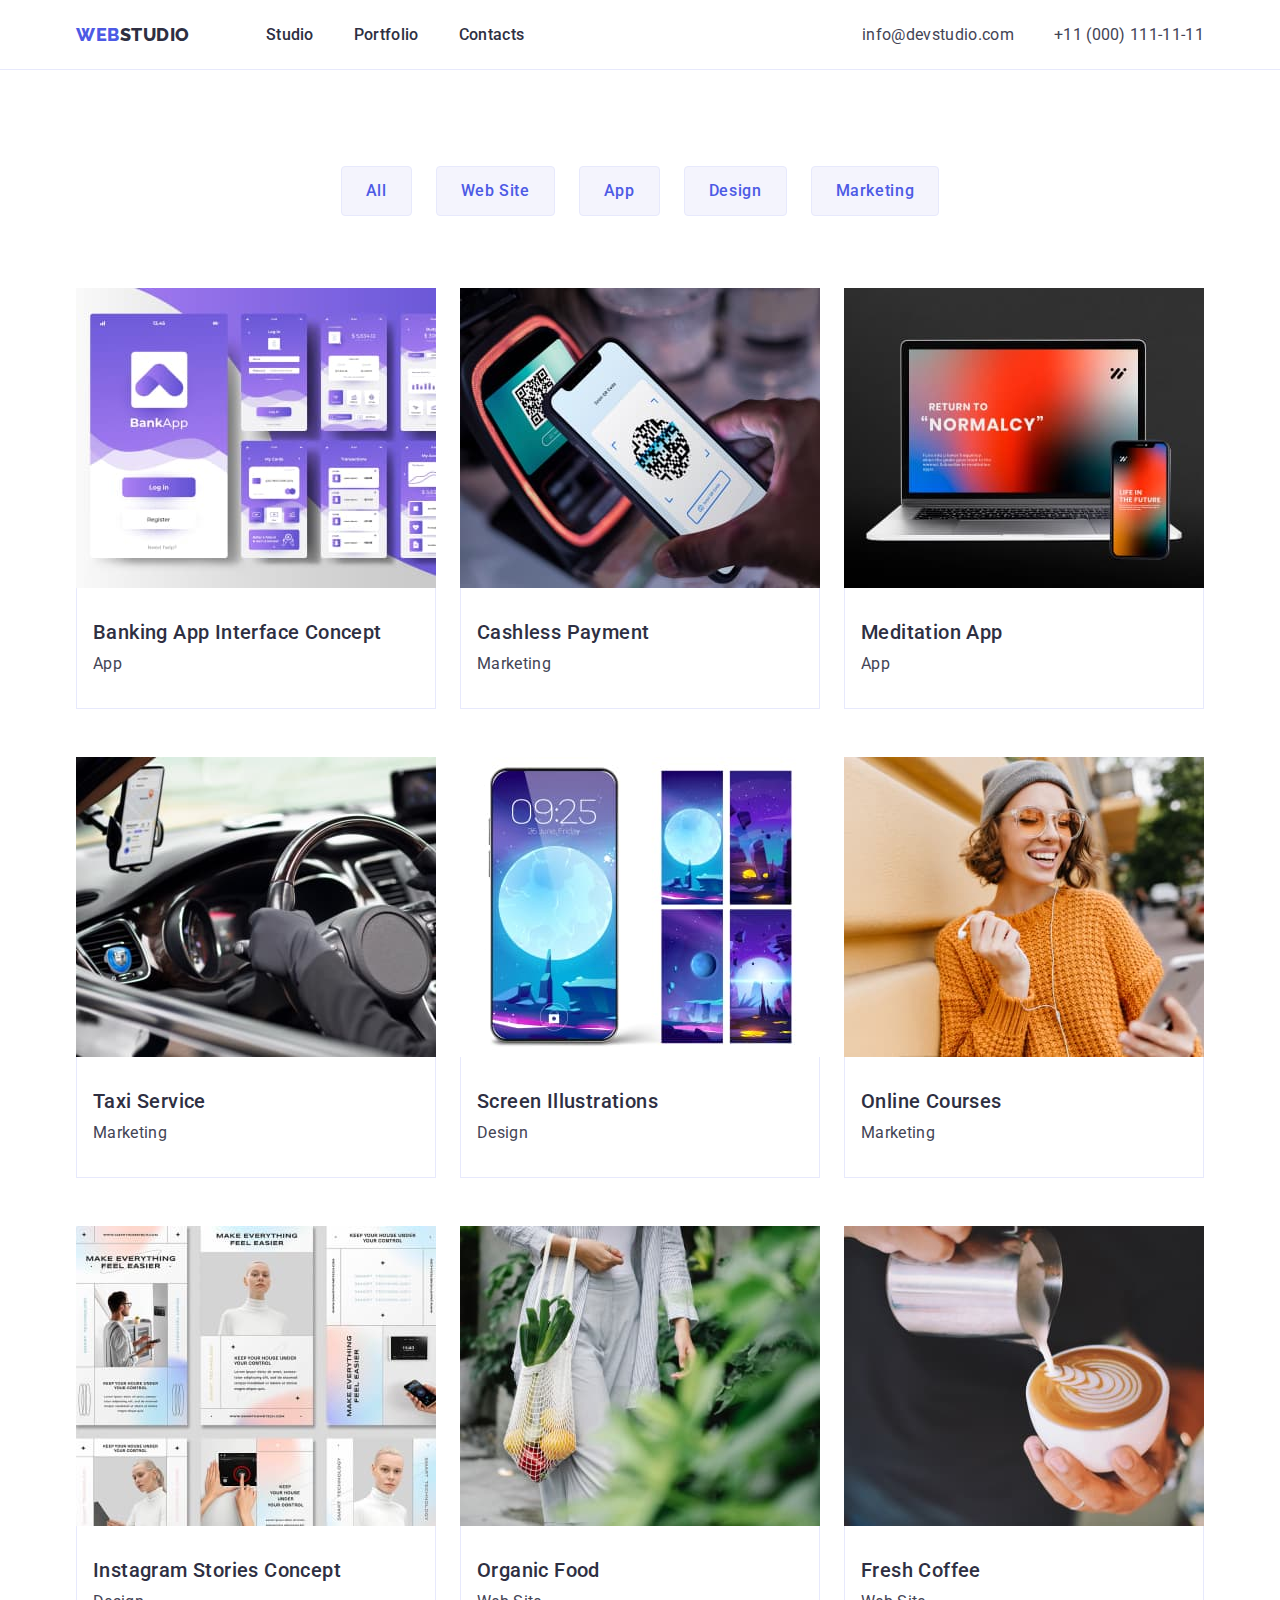
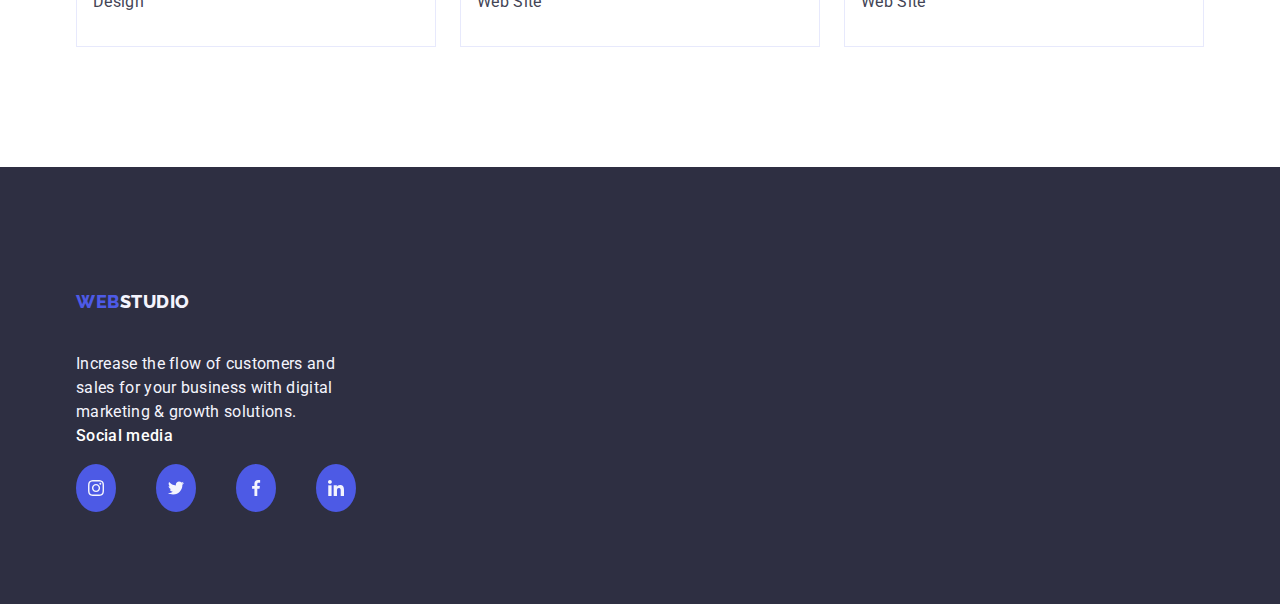
==== portfolio.html @ dcb451cc "Add files via upload" ====
<!DOCTYPE html>
<html lang="en">
  <head>
    <meta charset="UTF-8" />
    <meta name="viewport" content="width=device-width, initial-scale=1.0" />
    <title>Portfolio</title>

    <!-- Style Normalization -->
    <link
      rel="stylesheet"
      href="https://cdnjs.cloudflare.com/ajax/libs/modern-normalize/1.0.0/modern-normalize.min.css"
    />

    <!-- Google Fonts -->
    <link rel="preconnect" href="https://fonts.googleapis.com" />
    <link rel="preconnect" href="https://fonts.gstatic.com" crossorigin />
    <link
      href="https://fonts.googleapis.com/css2?family=Raleway:wght@100;200;300;400;500;600;700;900&family=Roboto:wght@100;300;400;500;700;900&display=swap"
      rel="stylesheet"
    />

    <!-- Local CSS -->
    <link rel="stylesheet" href="./css/styles.css" />
  </head>
  <body>
    <!-- Header -->
    <header class="header">
      <div class="top-header container">
        <nav class="nav">
          <a class="logo link" href="./index.html"
            >Web<span class="header-logo">Studio</span></a
          >
          <ul class="list">
            <li class="list-item">
              <a class="item link" href="./index.html">Studio</a>
            </li>
            <li class="list-item">
              <a class="item link" href="./portfolio.html">Portfolio</a>
            </li>
            <li class="list-item"><a class="item link" href="">Contacts</a></li>
          </ul>
        </nav>

        <address class="contacts">
          <ul class="list">
            <li class="contact-item">
              <a class="contact link" href="mailto:info@devstudio.com"
                >info@devstudio.com</a
              >
            </li>
            <li class="contact-item">
              <a class="contact link" href="tel:+110001111111"
                >+11 (000) 111-11-11</a
              >
            </li>
          </ul>
        </address>
      </div>
    </header>

    <!-- Main -->
    <main>
      <section class="services-section">
        <div class="container">
          <h1 class="visually-hidden">Services</h1>

          <ul class="btn list">
            <li><button type="button" class="btn-menu">All</button></li>
            <li><button type="button" class="btn-menu">Web Site</button></li>
            <li><button type="button" class="btn-menu">App</button></li>
            <li><button type="button" class="btn-menu">Design</button></li>
            <li><button type="button" class="btn-menu">Marketing</button></li>
          </ul>

          <ul class="svc list">
            <li class="svc-item">
              <a class="list link" href="">
                <img
                  src="./images/projectcard1.jpg"
                  alt="banking app"
                  width="360"
                />
                <div class="svc-info">
                  <h2 class="list-header">Banking App Interface Concept</h2>
                  <p class="list-text">App</p>
                </div>
              </a>
            </li>

            <li class="svc-item">
              <a class="list link" href="">
                <img
                  src="./images/projectcard2.jpg"
                  alt="cashless payment"
                  width="360"
                />
                <div class="svc-info">
                  <h2 class="list-header">Cashless Payment</h2>
                  <p class="list-text">Marketing</p>
                </div>
              </a>
            </li>

            <li class="svc-item">
              <a class="link" href="">
                <img
                  src="./images/projectcard3.jpg"
                  alt="meditation app"
                  width="360"
                />
                <div class="svc-info">
                  <h2 class="list-header">Meditation App</h2>
                  <p class="list-text">App</p>
                </div>
              </a>
            </li>

            <li class="svc-item">
              <a class="link" href="">
                <img
                  src="./images/projectcard4.jpg"
                  alt="taxi service"
                  width="360"
                />
                <div class="svc-info">
                  <h2 class="list-header">Taxi Service</h2>
                  <p class="list-text">Marketing</p>
                </div>
              </a>
            </li>

            <li class="svc-item">
              <a class="link" href="">
                <img
                  src="./images/projectcard5.jpg"
                  alt="screen illustrations"
                  width="360"
                />
                <div class="svc-info">
                  <h2 class="list-header">Screen Illustrations</h2>
                  <p class="list-text">Design</p>
                </div>
              </a>
            </li>

            <li class="svc-item">
              <a class="link" href="">
                <img
                  src="./images/projectcard6.jpg"
                  alt="online course"
                  width="360"
                />
                <div class="svc-info">
                  <h2 class="list-header">Online Courses</h2>
                  <p class="list-text">Marketing</p>
                </div>
              </a>
            </li>

            <li class="svc-item">
              <a class="link" href="">
                <img
                  src="./images/projectcard7.jpg"
                  alt="IG stories"
                  width="360"
                />
                <div class="svc-info">
                  <h2 class="list-header">Instagram Stories Concept</h2>
                  <p class="list-text">Design</p>
                </div>
              </a>
            </li>

            <li class="svc-item">
              <a class="link" href="">
                <img
                  src="./images/projectcard8.jpg"
                  alt="organic food"
                  width="360"
                />
                <div class="svc-info">
                  <h2 class="list-header">Organic Food</h2>
                  <p class="list-text">Web Site</p>
                </div>
              </a>
            </li>

            <li class="svc-item">
              <a class="link" href="">
                <img
                  src="./images/projectcard9.jpg"
                  alt="fresh coffee"
                  width="360"
                />
                <div class="svc-info">
                  <h2 class="list-header">Fresh Coffee</h2>
                  <p class="list-text">Web Site</p>
                </div>
              </a>
            </li>
          </ul>
        </div>
      </section>
    </main>

    <!-- Footer -->
    <footer class="footer">
      <div class="container">
        <a class="logo link" href="./index.html"
          >Web<span class="footer-logo">Studio</span></a
        >
        <p class="footer-text">
          Increase the flow of customers and sales for your business with
          digital marketing & growth solutions.
        </p>
        <div class="footer-socmed">
          <p class="footer-social-media">Social media</p>
          <ul class="social-footer list">
            <li class="icon-item">
              <a class="link">
                <svg class="footer-icon" width="16px" height="16px">
                  <use href="./images/icons.svg#instagram" />
                </svg>
              </a>
            </li>
            <li class="icon-item">
              <a class="link">
                <svg
                  class="footer-icon"
                  class="icon"
                  width="16px"
                  height="16px"
                >
                  <use href="./images/icons.svg#twitter" />
                </svg>
              </a>
            </li>
            <li class="icon-item">
              <a class="link">
                <svg
                  class="footer-icon"
                  class="icon"
                  width="16px"
                  height="16px"
                >
                  <use href="./images/icons.svg#facebook" />
                </svg>
              </a>
            </li>
            <li class="icon-item">
              <a class="link">
                <svg
                  class="footer-icon"
                  class="icon"
                  width="16px"
                  height="16px"
                >
                  <use href="./images/icons.svg#linkedin" />
                </svg>
              </a>
            </li>
          </ul>
        </div>
      </div>
    </footer>
  </body>
</html>
---- css/styles.css ----
/* CSS Resets */

* {
    margin: 0;
    padding: 0;
}

/* CSS Variables */

:root {
    --slate: #434455;
    --iris: #4d5ae5;
    --white: #ffffff;
    --navy-blue: #2e2f42;
    --ocean: #404bbf;
    --cloud: #f4f4fd;
    --cornflower: #e7e9fc;
    --mintgreen: #31D0AA;
}

/* INDEX PAGE */

body {
    font-family: 'Roboto', sans-serif;
    color: var(--slate);
    background-color: var(--white);
}

/* HEADER */

.logo {
    font-family: 'Raleway', sans-serif;
    font-weight: 800;
    font-size: 18px;
    line-height: 1.17;
    letter-spacing: 0.03em;
    text-transform: uppercase;
    color: var(--iris);
}

.header {
    border-bottom: 1px solid var(--cornflower);
}

.top-header {
    display: flex;
    justify-content: space-between;
}

.nav,
.contacts {
    display: flex;
    align-items: center;
}

.container {
    width: 1158px;
    margin: 0 auto;
    padding: 0 15px;
}

.logo {
    margin-right: 76px;
}

/* Navigation Items */

.link {
    text-decoration: none;
    padding: 24px 0;
}

.header-logo {
    color: var(--navy-blue);
}

.list {
    list-style: none;
}

.nav>.list {
    display: flex;
    gap: 40px;
}

.list-item>.item {
    font-weight: 500;
    font-size: 16px;
    line-height: 1.5;
    letter-spacing: 0.02em;
    color: var(--navy-blue);
}

li>.link:hover,
li>.link:focus {
    color: var(--ocean);
}

/* Address */

.contacts {
    font-style: normal;
}

.contact-item>.contact {
    font-size: 16px;
    line-height: 1.5;
    letter-spacing: 0.02em;
    color: var(--slate);
}

.contacts>.list {
    display: flex;
    gap: 40px;
}

/* MAIN */

/* First Section */

.first-section {
    background-color: var(--navy-blue);
    padding: 188px 0;
    background-image: linear-gradient(rgba(46, 47, 66, 0.70),
    rgba(46, 47, 66, 0.70)
    ), url(..//images/people-office.jpg);
    background-repeat: no-repeat;
    background-position: center;
    max-width: 1440px;
    margin: auto;
    background-size: cover;
}

.info .icon {
    display: flex;
    justify-content: center;
    align-items: center;
    height: 112px;
    width: 264px;
    background-color: var(--cloud);
    border-bottom: 8px;
}

.main-header {
    font-size: 56px;
    line-height: 1.07;
    text-align: center;
    letter-spacing: 0.02em;
    color: var(--white);
    max-width: 496px;
    margin: 0 auto 48px;
}

.button {
    background-color: var(--iris);
    font-family: inherit;
    font-weight: 500;
    font-size: 16px;
    line-height: 1.5;
    letter-spacing: 0.04em;
    color: var(--white);
    cursor: pointer;
    display: block;
    min-width: 169px;
    height: 56px;
    border: none;
    border-radius: 4px;
    margin: 0 auto;
}

.button:hover,
.button:focus {
    background-color: var(--ocean);
}

/* Second Section */

.visually-hidden {
    position: absolute;
    width: 1px;
    height: 1px;
    margin: -1px;
    border: 0;
    padding: 0;
    white-space: nowrap;
    clip-path: inset(100%);
    clip: rect(0 0 0 0);
    overflow: hidden;
}

.info .list-header,
.svc .list-header {
    font-weight: 500;
    font-size: 20px;
    line-height: 1.2;
    letter-spacing: 0.02em;
    color: var(--navy-blue);
    margin-bottom: 8px;
    text-align: left;
}

.info .list-text,
.svc .list-text {
    font-size: 16px;
    line-height: 1.5;
    letter-spacing: 0.02em;
    color: var(--slate);
    text-align: left;
}

.second-section {
    padding: 120px 0;
}

.info.list {
    display: flex;
    gap: 24px;
}

.info-card {
    flex-basis: calc((100% - 72px) / 4);
}

/* Third Section */

.header-title {
    font-size: 36px;
    line-height: 1.11;
    text-align: center;
    letter-spacing: 0.02em;
    text-transform: capitalize;
    color: var(--navy-blue);
    margin-bottom: 72px;
}

.third-section {
    padding-bottom: 120px;
}

.service.list {
    display: flex;
    gap: 24px;
}

.service-info {
    flex-basis: calc((100% - 48px) / 3);
}

/* Fourth Section */

.fourth-section {
    background-color: var(--cloud);
    padding: 120px 0;
}

.team.list {
    display: flex;
    gap: 24px;
    margin-top: 8px;
}

.social-team {
    display: flex;
    justify-content: center;
    border-top: 8px;
}

.social-team .link {
    display: flex;
    justify-content: center;
    align-items: center;
    width: 40px;
    height: 40px;
    background-color: var(--iris);
    fill: var(--white);
    border-radius: 50%;
}

.social-team .icon-item + .icon-item {
    margin-left: 24px;
}

.social-team .link:hover,
.social-team .link:focus {
    background-color: var(--ocean);
}

/* Customer Section */
.customers-title {
    font-size: 36px;
    line-height: 1.11;
    text-align: center;
    letter-spacing: 0.02em;
    text-transform: capitalize;
    color: var(--navy-blue);
    padding: 120px 0;
    padding-bottom: 120px;
}

.customers-list {
    padding-bottom: 120px;
}

.customers-list {
    display: flex;
    gap: 24px;
}

.customers-item {
    /* width: calc((100% - 120px) / 6); */
    /* flex-basis: calc((100% - 120px) / 6); */
    width: 168px;
    height: 88px;
}

.customers-link {
    width: 100%;
    height: 100%;
    border: 1px solid #8e8f99;
    border-radius: 5px;
    display: flex;
    justify-content: center;
    align-items: center;
    color: #8e8f99;
}

.customers-link:hover,
.customers-link:focus {
    border-color: var(--ocean);
    color: var(--ocean);
}

.customers-svg {
    width: 104px;
    height: 56px;
    fill: currentColor;
}

/* Reused third section header from main */

.team-member {
    background-color: var(--white);
    flex-basis: calc((100% - 72px) / 4);
    border-radius: 0 0 4px 4px;
}

.member-info {
    padding: 32px 0;
}

.list-header {
    text-align: center;
    margin-bottom: 8px;
}

.list-text {
    text-align: center;
}

/* Reused item header from main  */

/* FOOTER */

.footer {
    background-color: var(--navy-blue);
    padding: 100px 0;
}

.footer-logo {
    color: var(--cloud);
}

.footer-text {
    line-height: 1.5;
    color: var(--cloud);
    letter-spacing: 0.02em;
    max-width: 264px;
}

.footer .link {
    display: inline-block;
    margin-bottom: 16px;
}

.footer-socmed {
    list-style: none;
}

.footer-social-media {
    font-weight: 500;
    font-size: 16px;
    line-height: 1.5;
    letter-spacing: 0.02em;
    color: var(--white);
    margin-bottom: 16px;
    display: flex;
}

.social-footer {
    display: flex;
    gap: 16px;
    list-style: none;
    padding: 0;
}

.icon-item {
    width: 40px;
    height: 40px;
}

.social-footer .link {
    width: 100%;
    height: 100%;
    display: flex;
    justify-content: center;
    align-items: center;
    background-color: var(--iris);
    border-radius: 50%;
}

.social-footer .icon-item+.icon-item {
    margin-left: 24px;
}

.social-footer .link:hover,
.social-footer .link:focus {
    background-color: var(--mintgreen);
}

/* FORTFOLIO PAGE */

/* Main */

/* Buttons */

.services-section {
    padding: 96px 0 120px 0;
}

.btn-menu {
    font-family: inherit;
    font-weight: 500;
    font-size: 16px;
    line-height: 1.5;
    letter-spacing: 0.04em;
    color: var(--iris);
    background-color: var(--cloud);
    cursor: pointer;
    padding: 12px 24px;
    border: 1px solid var(--cornflower);
    border-radius: 4px;
}

.btn.list {
    display: flex;
    justify-content: center;
    gap: 24px;
    margin-bottom: 72px;
}

.btn-menu:hover,
.btn-menu:focus {
    color: var(--white);
    background-color: var(--ocean);
    border: 1px solid transparent;
}

/* Reused item header from main  */

/* Converting all images to block element */

img {
    display: block;
}

/* Services List */

.svc.list {
    display: flex;
    flex-wrap: wrap;
    column-gap: 24px;
    row-gap: 48px;
}

.svc-item {
    flex-basis: calc((100% - 48px) / 3);
}

.svc-info {
    padding: 32px 16px;
    border: 1px solid var(--cornflower);
    border-top: none;
}
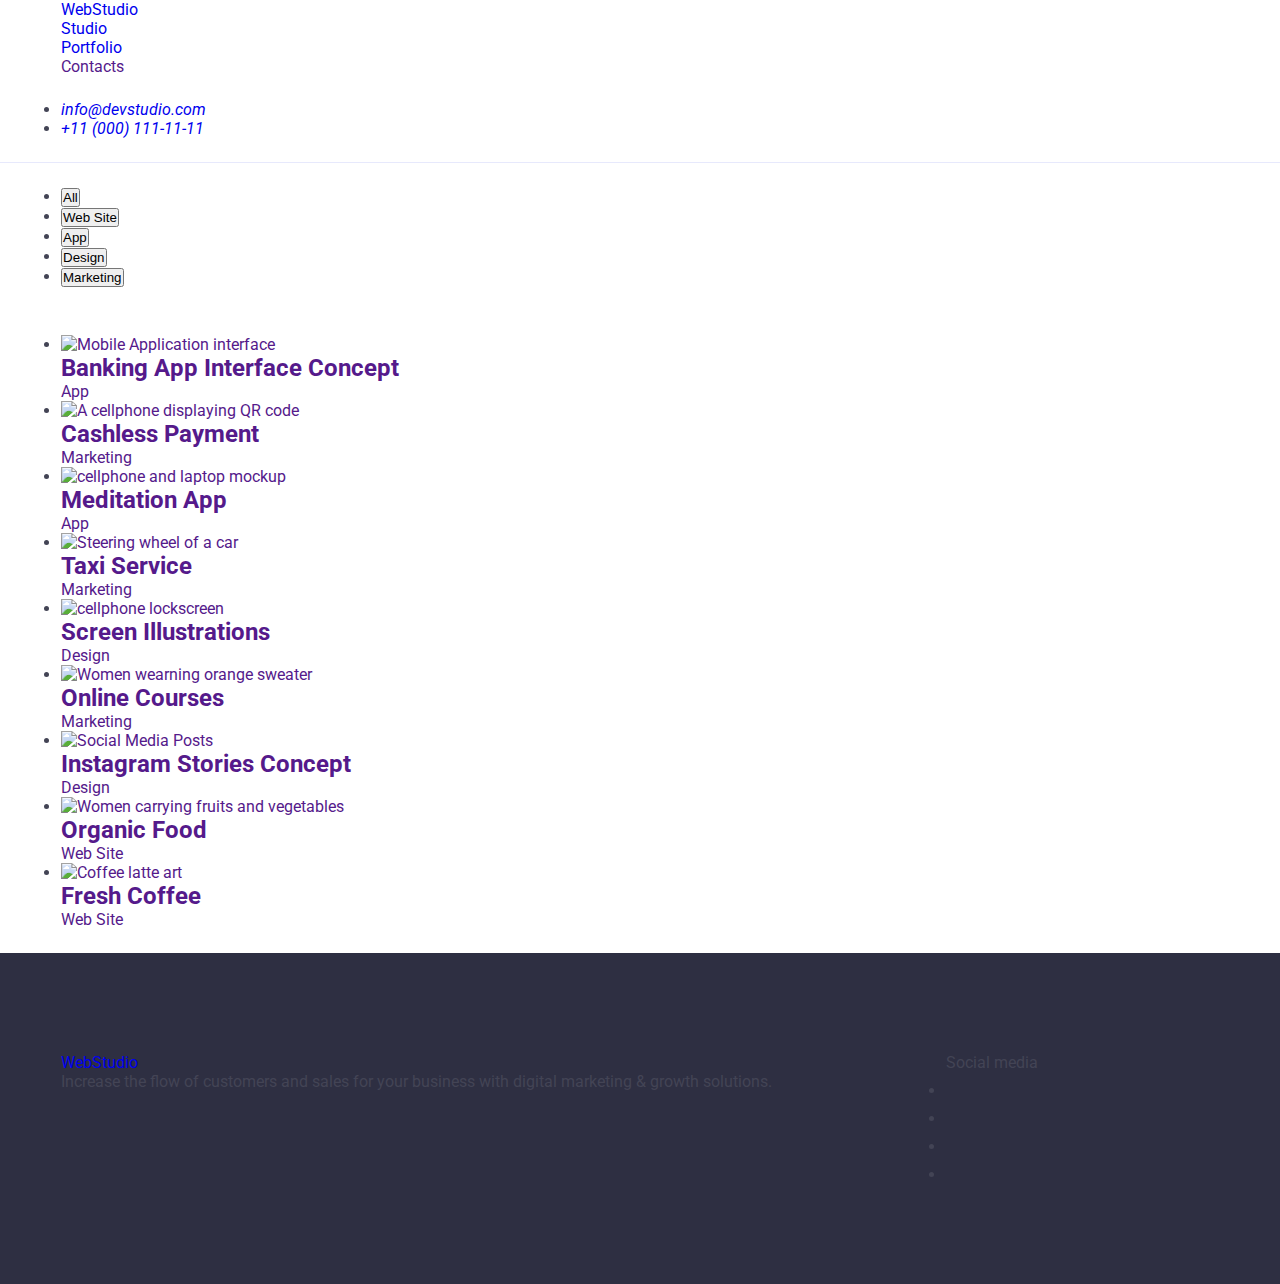
==== commit d2b73a90: "Update portfolio.html" ====
--- a/portfolio.html
+++ b/portfolio.html
@@ -1,267 +1,215 @@
 <!DOCTYPE html>
 <html lang="en">
-  <head>
-    <meta charset="UTF-8" />
-    <meta name="viewport" content="width=device-width, initial-scale=1.0" />
-    <title>Portfolio</title>
+<head>
+    <meta charset="UTF-8">
+    <meta name="viewport" content="width=device-width, initial-scale=1.0">
+    <link rel="stylesheet" href="https://cdnjs.cloudflare.com/ajax/libs/modern-normalize/2.0.0/modern-normalize.min.css"
+        integrity="sha512-4xo8blKMVCiXpTaLzQSLSw3KFOVPWhm/TRtuPVc4WG6kUgjH6J03IBuG7JZPkcWMxJ5huwaBpOpnwYElP/m6wg=="
+        crossorigin="anonymous" referrerpolicy="no-referrer" />
+    <link rel="preconnect" href="https://fonts.googleapis.com">
+    <link rel="preconnect" href="https://fonts.gstatic.com" crossorigin>
+    <link href="https://fonts.googleapis.com/css2?family=Raleway:ital,wght@0,800;1,800&family=Roboto&display=swap"
+        rel="stylesheet">
+    <link rel="preconnect" href="https://fonts.googleapis.com">
+    <link rel="preconnect" href="https://fonts.gstatic.com" crossorigin>
+    <link
+        href="https://fonts.googleapis.com/css2?family=Raleway:ital,wght@0,800;1,800&family=Roboto:ital,wght@0,400;0,500;0,700;0,900;1,400;1,500;1,700;1,900&display=swap"
+        rel="stylesheet">
+    <link rel="stylesheet" href="./css/styles.css" />
 
-    <!-- Style Normalization -->
-    <link
-      rel="stylesheet"
-      href="https://cdnjs.cloudflare.com/ajax/libs/modern-normalize/1.0.0/modern-normalize.min.css"
-    />
-
-    <!-- Google Fonts -->
-    <link rel="preconnect" href="https://fonts.googleapis.com" />
-    <link rel="preconnect" href="https://fonts.gstatic.com" crossorigin />
-    <link
-      href="https://fonts.googleapis.com/css2?family=Raleway:wght@100;200;300;400;500;600;700;900&family=Roboto:wght@100;300;400;500;700;900&display=swap"
-      rel="stylesheet"
-    />
-
-    <!-- Local CSS -->
-    <link rel="stylesheet" href="./css/styles.css" />
-  </head>
-  <body>
-    <!-- Header -->
+    <title>Document</title>
+</head>
+<body>
+    <!-- Navigation tabs -->
+    
     <header class="header">
-      <div class="top-header container">
-        <nav class="nav">
-          <a class="logo link" href="./index.html"
-            >Web<span class="header-logo">Studio</span></a
-          >
-          <ul class="list">
-            <li class="list-item">
-              <a class="item link" href="./index.html">Studio</a>
-            </li>
-            <li class="list-item">
-              <a class="item link" href="./portfolio.html">Portfolio</a>
-            </li>
-            <li class="list-item"><a class="item link" href="">Contacts</a></li>
-          </ul>
-        </nav>
-
-        <address class="contacts">
-          <ul class="list">
-            <li class="contact-item">
-              <a class="contact link" href="mailto:info@devstudio.com"
-                >info@devstudio.com</a
-              >
-            </li>
-            <li class="contact-item">
-              <a class="contact link" href="tel:+110001111111"
-                >+11 (000) 111-11-11</a
-              >
-            </li>
-          </ul>
-        </address>
-      </div>
+        <!-- Navigation tabs -->
+        <div class="header-portfolio container">
+            <nav class="navigation">
+                <a class="website-logo link" href="#">Web<span class="logo-color">Studio</span></a>
+                <ul class="navigation-list list">
+                    <li class="nav-links">
+                        <a class="navigation-link link" href="./index.html">Studio</a>
+                    </li>
+                    <li class="nav-links">
+                        <a class="navigation-link link" href="./portfolio.html">Portfolio</a>
+                    </li>
+                    <li class="nav-links">
+                        <a class="navigation-link link" href="">Contacts</a>
+                    </li>
+                </ul>
+            </nav>
+            <address class="address">
+                <!-- Contacts-->
+                <ul class="address-list link">
+                    <li class="nav-list">
+                        <a class="address-links link" href="mailto:info@devstudio.com">info@devstudio.com</a>
+                    </li>
+                    <li class="nav-list">
+                        <a class="address-links link" href="tel:+110001111111">+11 (000) 111-11-11</a>
+                    </li>
+                </ul>
+            </address>
+        </div>
     </header>
-
-    <!-- Main -->
     <main>
-      <section class="services-section">
-        <div class="container">
-          <h1 class="visually-hidden">Services</h1>
-
-          <ul class="btn list">
-            <li><button type="button" class="btn-menu">All</button></li>
-            <li><button type="button" class="btn-menu">Web Site</button></li>
-            <li><button type="button" class="btn-menu">App</button></li>
-            <li><button type="button" class="btn-menu">Design</button></li>
-            <li><button type="button" class="btn-menu">Marketing</button></li>
-          </ul>
-
-          <ul class="svc list">
-            <li class="svc-item">
-              <a class="list link" href="">
-                <img
-                  src="./images/projectcard1.jpg"
-                  alt="banking app"
-                  width="360"
-                />
-                <div class="svc-info">
-                  <h2 class="list-header">Banking App Interface Concept</h2>
-                  <p class="list-text">App</p>
-                </div>
-              </a>
-            </li>
-
-            <li class="svc-item">
-              <a class="list link" href="">
-                <img
-                  src="./images/projectcard2.jpg"
-                  alt="cashless payment"
-                  width="360"
-                />
-                <div class="svc-info">
-                  <h2 class="list-header">Cashless Payment</h2>
-                  <p class="list-text">Marketing</p>
-                </div>
-              </a>
-            </li>
-
-            <li class="svc-item">
-              <a class="link" href="">
-                <img
-                  src="./images/projectcard3.jpg"
-                  alt="meditation app"
-                  width="360"
-                />
-                <div class="svc-info">
-                  <h2 class="list-header">Meditation App</h2>
-                  <p class="list-text">App</p>
-                </div>
-              </a>
-            </li>
-
-            <li class="svc-item">
-              <a class="link" href="">
-                <img
-                  src="./images/projectcard4.jpg"
-                  alt="taxi service"
-                  width="360"
-                />
-                <div class="svc-info">
-                  <h2 class="list-header">Taxi Service</h2>
-                  <p class="list-text">Marketing</p>
-                </div>
-              </a>
-            </li>
-
-            <li class="svc-item">
-              <a class="link" href="">
-                <img
-                  src="./images/projectcard5.jpg"
-                  alt="screen illustrations"
-                  width="360"
-                />
-                <div class="svc-info">
-                  <h2 class="list-header">Screen Illustrations</h2>
-                  <p class="list-text">Design</p>
-                </div>
-              </a>
-            </li>
-
-            <li class="svc-item">
-              <a class="link" href="">
-                <img
-                  src="./images/projectcard6.jpg"
-                  alt="online course"
-                  width="360"
-                />
-                <div class="svc-info">
-                  <h2 class="list-header">Online Courses</h2>
-                  <p class="list-text">Marketing</p>
-                </div>
-              </a>
-            </li>
-
-            <li class="svc-item">
-              <a class="link" href="">
-                <img
-                  src="./images/projectcard7.jpg"
-                  alt="IG stories"
-                  width="360"
-                />
-                <div class="svc-info">
-                  <h2 class="list-header">Instagram Stories Concept</h2>
-                  <p class="list-text">Design</p>
-                </div>
-              </a>
-            </li>
-
-            <li class="svc-item">
-              <a class="link" href="">
-                <img
-                  src="./images/projectcard8.jpg"
-                  alt="organic food"
-                  width="360"
-                />
-                <div class="svc-info">
-                  <h2 class="list-header">Organic Food</h2>
-                  <p class="list-text">Web Site</p>
-                </div>
-              </a>
-            </li>
-
-            <li class="svc-item">
-              <a class="link" href="">
-                <img
-                  src="./images/projectcard9.jpg"
-                  alt="fresh coffee"
-                  width="360"
-                />
-                <div class="svc-info">
-                  <h2 class="list-header">Fresh Coffee</h2>
-                  <p class="list-text">Web Site</p>
-                </div>
-              </a>
-            </li>
-          </ul>
+        <!-- buttons  -->
+        <section class="portfolio-section">
+            <div class="portfolio-container container">
+                <h1 class="visually-hidden">portfolio</h1>
+                <ul class="portfolio-buttons link">
+                    <li class="nav-list">
+                        <button class="top-buttons" type="button">All</button>
+                    </li>
+                    <li class="nav-list">
+                        <button class="top-buttons" type="button">Web Site</button>
+                    </li>
+                    <li class="nav-list">
+                        <button class="top-buttons" type="button">App</button>
+                    </li>
+                    <li class="nav-list">
+                        <button class="top-buttons" type="button">Design</button>
+                    </li>
+                    <li class="nav-list">
+                        <button class="top-buttons" type="button">Marketing</button>
+                    </li>
+                </ul>
+                <!-- first -->
+                <ul class="portfolio-all link">
+                    <li class="portfolio-card nav-list">
+                        <a class="portfolio-link link" href="">
+                            <img src="./images/portfolio01.jpg" alt="Mobile Application interface" width="360">
+                            <div class="description-container">
+                                <h2 class="header-design">Banking App Interface Concept</h2>
+                                <p class="description">App</p>
+                            </div>
+                        </a>
+                    </li>
+    
+                    <li class="portfolio-card nav-list">
+                        <a class="portfolio-link link" href="">
+                            <img src="./images/portfolio02.jpg" alt="A cellphone displaying QR code" width="360">
+                            <div class="description-container">
+                                <h2 class="header-design">Cashless Payment</h2>
+                                <p class="description">Marketing</p>
+                            </div>
+                        </a>
+                    </li>
+    
+                    <li class="portfolio-card nav-list">
+                        <a class="portfolio-link link" href="">
+                            <img src="./images/portfolio03.jpg" alt="cellphone and laptop mockup" width="360">
+                            <div class="description-container">
+                                <h2 class="header-design">Meditation App</h2>
+                                <p class="description">App</p>
+                            </div>
+                        </a>
+                    </li>
+    
+                    <li class="portfolio-card nav-list">
+                        <a class="portfolio-link link" href="">
+                            <img src="./images/portfolio04.jpg" alt="Steering wheel of a car" width="360">
+                            <div class="description-container">
+                                <h2 class="header-design">Taxi Service</h2>
+                                <p class="description">Marketing</p>
+                            </div>
+                        </a>
+                    </li>
+    
+                    <li class="portfolio-card nav-list">
+                        <a class="portfolio-link link" href="">
+                            <img src="./images/portfolio05.jpg" alt="cellphone lockscreen" width="360">
+                            <div class="description-container">
+                                <h2 class="header-design">Screen Illustrations</h2>
+                                <p class="description">Design</p>
+                            </div>
+                        </a>
+                    </li>
+                    <li class="portfolio-card nav-list">
+                        <a class="portfolio-link link" href="">
+                            <img src="./images/portfolio06.jpg" alt="Women wearning orange sweater" width="360">
+                            <div class="description-container">
+                                <h2 class="header-design">Online Courses</h2>
+                                <p class="description">Marketing</p>
+                            </div>
+                        </a>
+                    </li>
+    
+                    <li class="portfolio-card nav-list">
+                        <a class="portfolio-link link" href="">
+                            <img src="./images/portfolio07.jpg" alt="Social Media Posts" width="360">
+                            <div class="description-container">
+                                <h2 class="header-design">Instagram Stories Concept</h2>
+                                <p class="description">Design</p>
+                            </div>
+                        </a>
+                    </li>
+    
+                    <li class="portfolio-card nav-list">
+                        <a class="portfolio-link link" href="">
+                            <img src="./images/portfolio08.jpg" alt="Women carrying fruits and vegetables" width="360">
+                            <div class="description-container">
+                                <h2 class="header-design">Organic Food</h2>
+                                <p class="description">Web Site</p>
+                            </div>
+                        </a>
+                    </li>
+                    <li class="portfolio-card nav-list">
+                        <a class="portfolio-link link" href="">
+                            <img src="./images/portfolio09.jpg" alt="Coffee latte art" width="360">
+                            <div class="description-container">
+                                <h2 class="header-design">Fresh Coffee</h2>
+                                <p class="description">Web Site</p>
+                            </div>
+                        </a>
+                    </li>
+                </ul>
+            </div>
+        </section>
+    </main>
+    <footer class="footer">
+        <div class="footer-container container">
+            <div class="footer-logo-container">
+                <a class="website-logo footer-link link" href="./index.html">Web<span
+                        class="logo-color-footer">Studio</span></a>
+                <p class="footer-description">Increase the flow of customers and sales for your business with digital
+                    marketing
+                    & growth solutions.</p>
+            </div>
+            <div class="footer-socialmedia-container">
+                <p class="footer-social-paragraph">Social media</p>
+                <ul class="footer-social-list">
+                    <li class="footer-social-item nav-list">
+                        <a class="footer-social-link" href="">
+                            <svg class="icon-svg" width="24" height="24">
+                                <use href="./images/icons.svg#instagram-big"></use>
+                            </svg>
+                        </a>
+                    </li>
+                    <li class="footer-social-item nav-list">
+                        <a class="footer-social-link" href="">
+                            <svg class="icon-svg" width="24" height="24">
+                                <use href="./images/icons.svg#twitter-big"></use>
+                            </svg>
+                        </a>
+                    </li>
+                    <li class="footer-social-item nav-list">
+                        <a class="footer-social-link" href="">
+                            <svg class="icon-svg" width="24" height="24">
+                                <use href="./images/icons.svg#facebook-big"></use>
+                            </svg>
+                        </a>
+                    </li>
+                    <li class="footer-social-item nav-list">
+                        <a class="footer-social-link" href="">
+                            <svg class="icon-svg" width="24" height="24">
+                                <use href="./images/icons.svg#linkedin-big"></use>
+                            </svg>
+                        </a>
+                    </li>
+                </ul>
+            </div>
         </div>
-      </section>
-    </main>
-
-    <!-- Footer -->
-    <footer class="footer">
-      <div class="container">
-        <a class="logo link" href="./index.html"
-          >Web<span class="footer-logo">Studio</span></a
-        >
-        <p class="footer-text">
-          Increase the flow of customers and sales for your business with
-          digital marketing & growth solutions.
-        </p>
-        <div class="footer-socmed">
-          <p class="footer-social-media">Social media</p>
-          <ul class="social-footer list">
-            <li class="icon-item">
-              <a class="link">
-                <svg class="footer-icon" width="16px" height="16px">
-                  <use href="./images/icons.svg#instagram" />
-                </svg>
-              </a>
-            </li>
-            <li class="icon-item">
-              <a class="link">
-                <svg
-                  class="footer-icon"
-                  class="icon"
-                  width="16px"
-                  height="16px"
-                >
-                  <use href="./images/icons.svg#twitter" />
-                </svg>
-              </a>
-            </li>
-            <li class="icon-item">
-              <a class="link">
-                <svg
-                  class="footer-icon"
-                  class="icon"
-                  width="16px"
-                  height="16px"
-                >
-                  <use href="./images/icons.svg#facebook" />
-                </svg>
-              </a>
-            </li>
-            <li class="icon-item">
-              <a class="link">
-                <svg
-                  class="footer-icon"
-                  class="icon"
-                  width="16px"
-                  height="16px"
-                >
-                  <use href="./images/icons.svg#linkedin" />
-                </svg>
-              </a>
-            </li>
-          </ul>
-        </div>
-      </div>
     </footer>
-  </body>
+</body>
 </html>
--- a/css/styles.css
+++ b/css/styles.css
@@ -122,8 +122,7 @@
     background-color: var(--navy-blue);
     padding: 188px 0;
     background-image: linear-gradient(rgba(46, 47, 66, 0.70),
-    rgba(46, 47, 66, 0.70)
-    ), url(..//images/people-office.jpg);
+            rgba(46, 47, 66, 0.70)), url(..//images/people-office.jpg);
     background-repeat: no-repeat;
     background-position: center;
     max-width: 1440px;
@@ -276,7 +275,7 @@
     border-radius: 50%;
 }
 
-.social-team .icon-item + .icon-item {
+.social-team .icon-item+.icon-item {
     margin-left: 24px;
 }
 
@@ -365,66 +364,67 @@
     background-color: var(--navy-blue);
     padding: 100px 0;
 }
+.footer-container {
+    display: flex;
+    justify-content: flex-start;
+    gap: 15%;
+}
 
 .footer-logo {
     color: var(--cloud);
 }
 
+.footer-logo:hover,
+.footer-logo:focus {
+    color: var(--navy-blue);
+}
+
 .footer-text {
     line-height: 1.5;
     color: var(--cloud);
     letter-spacing: 0.02em;
     max-width: 264px;
-}
-
-.footer .link {
-    display: inline-block;
-    margin-bottom: 16px;
-}
-
-.footer-socmed {
-    list-style: none;
-}
-
-.footer-social-media {
-    font-weight: 500;
-    font-size: 16px;
-    line-height: 1.5;
-    letter-spacing: 0.02em;
+    margin: 0;
+}
+
+.footer-socials {
+    flex-direction: column;
+    gap: 16px;
+}
+
+.footer-socials-text  {
     color: var(--white);
-    margin-bottom: 16px;
-    display: flex;
-}
-
-.social-footer {
-    display: flex;
-    gap: 16px;
-    list-style: none;
-    padding: 0;
-}
-
-.icon-item {
+    display: flex;
+}
+
+.footer-socials-item {
     width: 40px;
     height: 40px;
 }
 
-.social-footer .link {
+.footer-list {
+    display: flex;
+    flex-direction: row;
+}
+
+.footer-socials-link {
     width: 100%;
     height: 100%;
+    border-radius: 50%;
     display: flex;
     justify-content: center;
     align-items: center;
     background-color: var(--iris);
-    border-radius: 50%;
-}
-
-.social-footer .icon-item+.icon-item {
-    margin-left: 24px;
-}
-
-.social-footer .link:hover,
-.social-footer .link:focus {
+    margin-top: 8px;
+}
+
+.footer-socials-link:hover,
+.footer-socials-link:focus {
     background-color: var(--mintgreen);
+}
+
+.footer-icon-svg {
+    fill: var(--cloud);
 }
 
 /* FORTFOLIO PAGE */
@@ -490,4 +490,4 @@
     padding: 32px 16px;
     border: 1px solid var(--cornflower);
     border-top: none;
-}+}
